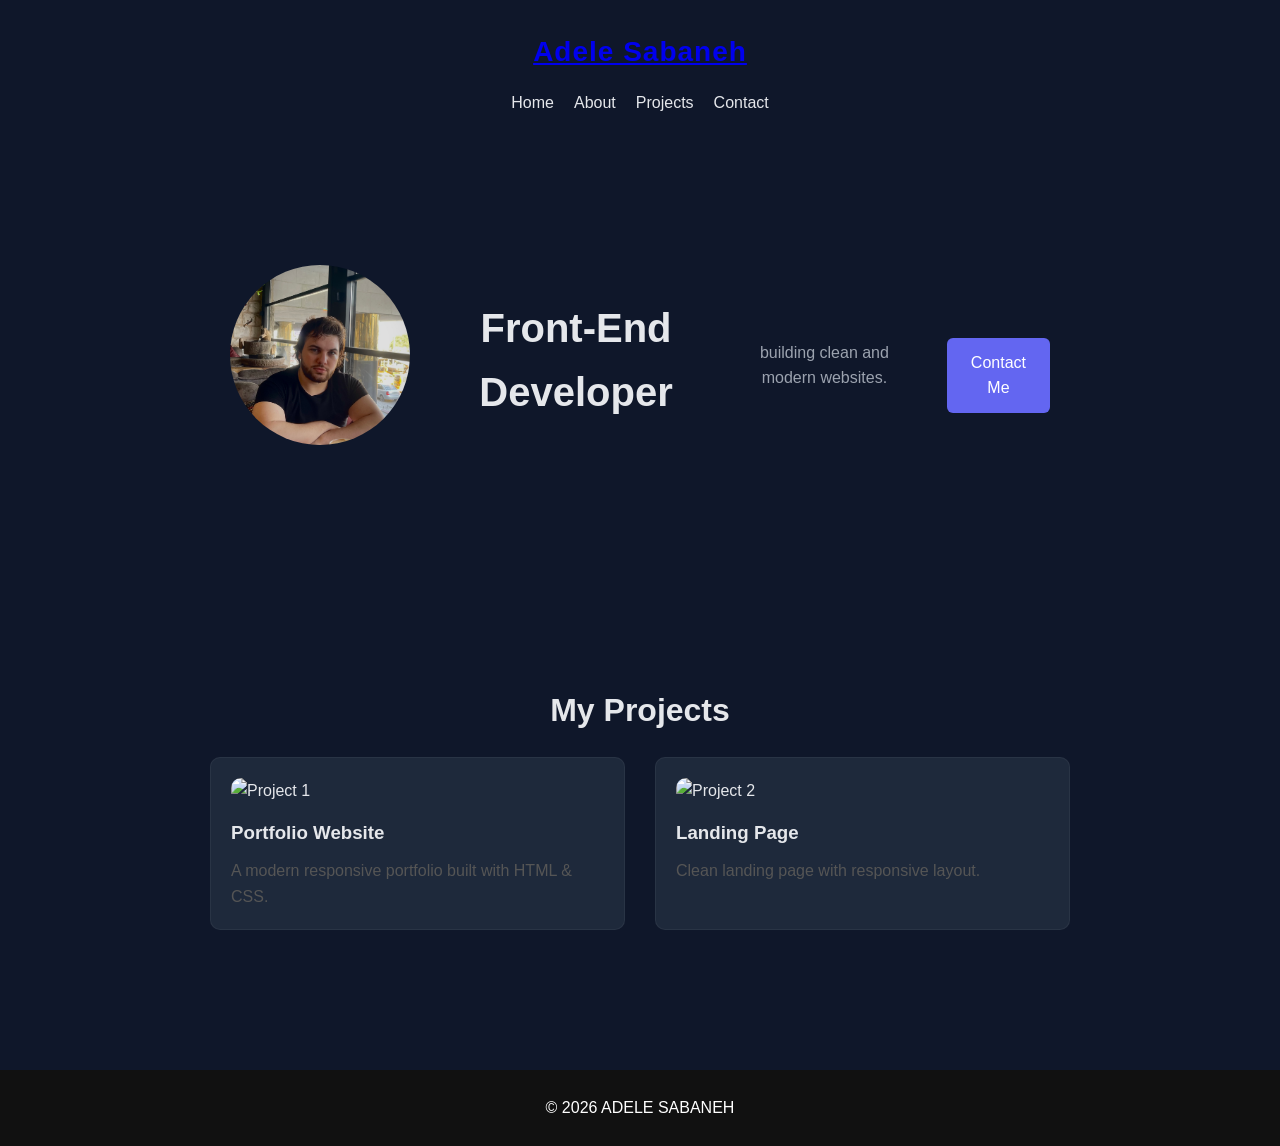
==== index.html @ 4ead952e "Add files via upload" ====
<!DOCTYPE html>
<html lang="en">
<head>
  <meta charset="UTF-8">
  <meta name="viewport" content="width=device-width, initial-scale=1.0">

  <title>ADELE.DEV</title>

  <link rel="stylesheet" href="BASE-LANDINGPAGE.CSS">
  <link rel="stylesheet" href="LAYOUT-LANDINGPAGE.CSS">
  <link rel="stylesheet" href="COMPONENTS-LANDINGPAGE.CSS">
  <link rel="stylesheet" href="HOME-LANDINGPAGE.CSS">





</head>
<body>

<header>
  <nav class="nav">
  <h1 class="logo"><a href="index.html">Adele Sabaneh</a></h1>
  <ul class="nav-links">
    <li><a href="index.html">Home</a></li>
    <li><a href="about.html">About</a></li>
    <li><a href="projects.html">Projects</a></li>
    <li><a href="contact.html">Contact</a></li>
  </ul>
 </nav>
</header>

<main>

 <section class="hero">
    <div class="container">
      <div class="hero-content">
        <img src="ADELE-DEV-IMG/PERSONAL-IMG.jpeg" alt="Adele Sabaneh portrait" class="hero-image">
        <h2>Front-End Developer</h2>
        <p>building clean and modern websites.</p>
        <a href="contact.html" class="btn">Contact Me</a>
      </div>
      
    </div>
  </section>

  <section class="projects">
  <div class="container">
    <h2>My Projects</h2>

    <div class="projects-grid">

      <article class="project-card">
        <img src="ADELE-DEV-IMG/project1.png" alt="Project 1">
        <h3>Portfolio Website</h3>
        <p>A modern responsive portfolio built with HTML & CSS.</p>
      </article>

      <article class="project-card">
        <img src="ADELE-DEV-IMG/project2.png" alt="Project 2">
        <h3>Landing Page</h3>
        <p>Clean landing page with responsive layout.</p>
      </article>

    </div>
  </div>
</section>
</main>

<footer>© 2026 ADELE SABANEH</footer>



</body>
</html>
---- BASE-LANDINGPAGE.CSS ----
html, body {
  height: 100%;
}

body {
  display: flex;
  flex-direction: column;
}

* {
  margin: 0;
  padding: 0;
  box-sizing: border-box;
}

body {
  font-family: Arial, sans-serif;
  line-height: 1.6;
  color: #111;
  background: #fff;
}

section {
  padding: 80px 20px;
  max-width: 900px;
  margin: auto;
}
img {
  max-width: 100%;
  height: auto;
  display: block;
}

:root {
  --color-bg: #0f172a;        /* dark background */
  --color-primary: #6366f1;   /* main accent (indigo) */
  --color-text: #e5e7eb;      /* main text */
  --color-muted: #9ca3af;     /* secondary text */
  --color-card: #1e293b;      /* cards background */
}
body {
  background-color: var(--color-bg);
  color: var(--color-text);
}

html {
  scroll-behavior: smooth;
}
.hero-image {
  width: 180px;
  aspect-ratio: 1 / 1;
  object-fit: cover;
  border-radius: 50%;
}
.projects-outer-div{display:flex;}
.projects-inner-div{display:flex;margin:auto;justify-content:center;vertical-align:center;max-height:500px;max-width:500px;margin-bottom:40px;}
.projects-img{margin:auto;justify-content:center;vertical-align:center;width:100%;height:100%;}

.gmail-img-outer-div{display:flex;}
.gmail-img-inner-div{margin:auto;max-height:40px;max-width:40px;}
.gmail-img{height:100%;width:100%;}


 .phone-img-outer-div{display:flex;}
.phone-img-inner-div{justify-content:center;vertical-align:center;margin:auto;max-width:40px;max-height:40px;}
.phone-img{height:100%;width:100%;}



.github-img-outer-div{display:flex;}
.github-img-inner-div{justify-content:center;vertical-align:center;margin:auto;max-width:40px;max-height:40px;}
.github-img{height:100%;width:100%;}

.instagram-img-outer-div{display:flex;}
.instagram-img-inner-div{justify-content:center;vertical-align:center;margin:auto;max-width:40px;max-height:40px;}
.instagram-img{height:100%;width:100%;}

.logo:hover{opacity:0.8;}
---- LAYOUT-LANDINGPAGE.CSS ----
header {
  display: flex;
  flex-direction: column;
  align-items: center;
  padding: 30px 20px;
}

.nav {
  display: flex;
  flex-direction: column;
  align-items: center;
  gap: 15px;
}

.logo {
  font-size: 28px;
  font-weight: 700;
  letter-spacing: 1px;
}

.nav-links {
  list-style: none;
  display: flex;
  gap: 20px;
  padding: 0;
  margin: 0;
}

.nav-links a {
  position: relative;
}

.nav-links a::after {
  content: "";
  position: absolute;
  left: 0;
  bottom: -5px;
  width: 0;
  height: 2px;
  background: var(--color-primary);
  transition: width 0.3s ease;
}

.nav-links a:hover::after {
  width: 100%;
}

.nav-links a {
  text-decoration: none;
  color: black;
  font-weight: 500;
}
.hero-content {
  display: flex;
  align-items: center;
  justify-content: space-between;
  gap: 40px;
}

.hero-text {
  flex: 1;
}

.hero-image-container {
  flex: 1;
  display: flex;
  justify-content: center;}

  .container {
  max-width: 1100px;
  margin: 0 auto;
  padding: 0 20px;
}

section {
  padding: 100px 0;
}
footer {
  text-align: center;
  padding: 20px;
}
main {
  flex: 1;
}
.projects-grid {
  display: grid;
  grid-template-columns: repeat(2, 1fr);
  gap: 30px;
}
.nav-links a {
  color: var(--color-text);
  transition: color 0.3s ease;
}

.nav-links a:hover {
  color: var(--color-primary);
}

/* Mobile-smaller screens responsiveness section*/

@media (max-width: 768px) {
  .hero-content {
    flex-direction: column;
    text-align: center;
  }

  .hero-text {
    text-align: center;
  }
}

@media (max-width: 768px) {
  .projects-grid {
    grid-template-columns: 1fr;
  }
}

@media (max-width: 768px) {
  .nav-links {
    flex-direction: column;
    align-items: center;
    gap: 10px;
  }
}

@media (max-width: 768px) {
  section {
    padding: 60px 20px;
  }
}
---- COMPONENTS-LANDINGPAGE.CSS ----
h2 {
  font-size: 28px;
  margin-bottom: 15px;
}

p {
  color: #444;
}

h2 {
  font-size: 32px;
  margin-bottom: 20px;
}

section p {
  max-width: 600px;
  margin: 0 auto;
}
footer {
  background-color: #111;
  color: #fff;
  text-align: center;
  padding: 25px 20px;
  margin-top: 40px;
}

.project-card {
  background: #fff;
  padding: 20px;
  border-radius: 10px;
  text-align: left;
}

.project-card img {
  width: 100%;
  border-radius: 10px;
  margin-bottom: 15px;
}

.project-card h3 {
  margin-bottom: 10px;
}

.project-card p {
  color: #555;
}

.project-card {
  transition: transform 0.3s ease, box-shadow 0.3s ease;
}

.project-card:hover {
  transform: translateY(-5px);
  box-shadow: 0 10px 20px rgba(0,0,0,0.1);
}
h2 {
  color: var(--color-text);
}

p {
  color: var(--color-muted);
}
.project-card {
  background: var(--color-card);
}

.btn {
  display: inline-block;
  margin-top: 20px;
  padding: 12px 24px;
  background: var(--color-primary);
  color: white;
  text-decoration: none;
  border-radius: 6px;
  transition: background 0.3s ease, transform 0.2s ease;
}

.btn:hover {
  transform: translateY(-2px);
  opacity: 0.9;
}
---- HOME-LANDINGPAGE.CSS ----
.hero {
  text-align: center;
  padding: 100px 20px;
}

.hero-image {
  width: 180px;
  height: 180px;
  object-fit: cover;
  border-radius: 50%;
  margin: 0 auto 20px;
}

.hero h2 {
  font-size: 40px;
  margin-bottom: 10px;
}
.hero-text h2 {
  font-size: 42px;
  margin-bottom: 15px;
}

.hero-text p {
  font-size: 18px;
  color: #555;
}
.hero-text {
  text-align: left;
}

.about,
.projects,
.contact {
  text-align: center;
}
.logo {
  color: var(--color-primary);
}

.hero-text h2 {
  margin-bottom: 10px;
}

.hero-text p {
  margin-bottom: 10px;
}

.project-card {
  border: 1px solid rgba(255,255,255,0.05);
}

.project-card img {
  transition: transform 0.3s ease;
}

.project-card:hover img {
  transform: scale(1.05);
}
.container{margin-top:20px;}

.about-one{font-size:21px;}
.about-two{font-size:20px;}
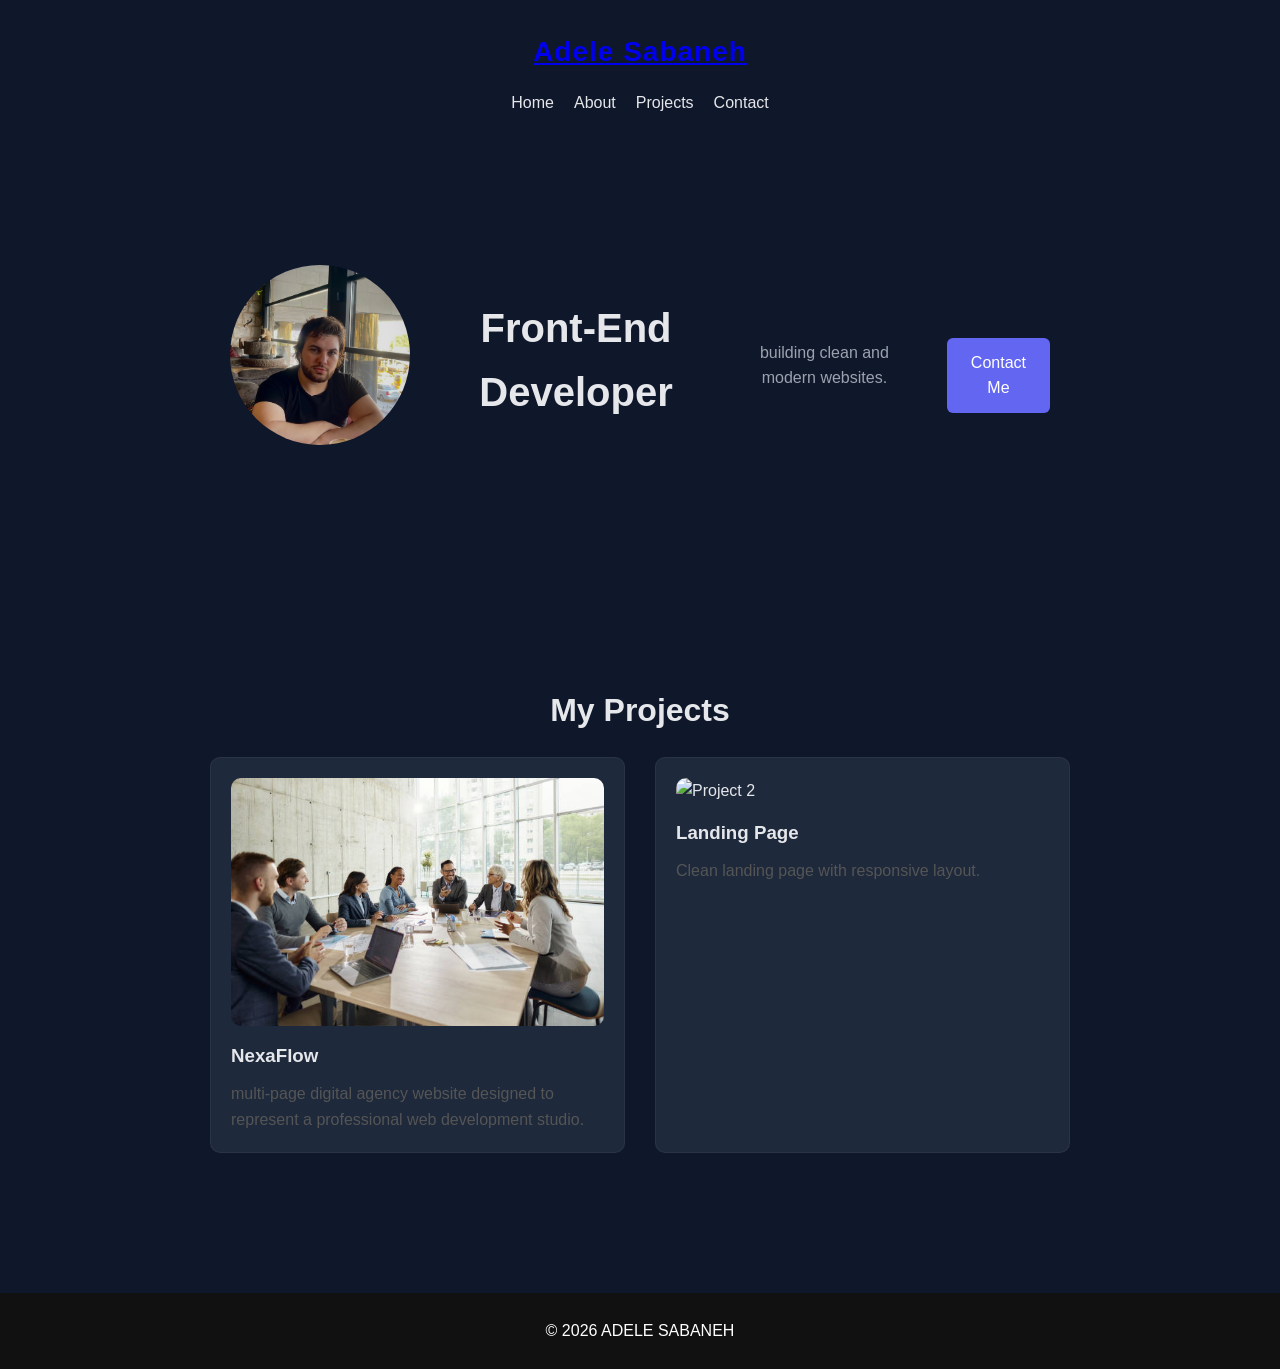
==== commit df2c9b1c: "Update index.html" ====
--- a/index.html
+++ b/index.html
@@ -4,7 +4,7 @@
   <meta charset="UTF-8">
   <meta name="viewport" content="width=device-width, initial-scale=1.0">
 
-  <title>ADELE.DEV</title>
+  <title>ADELE-DEV</title>
 
   <link rel="stylesheet" href="BASE-LANDINGPAGE.CSS">
   <link rel="stylesheet" href="LAYOUT-LANDINGPAGE.CSS">
@@ -51,9 +51,9 @@
     <div class="projects-grid">
 
       <article class="project-card">
-        <img src="ADELE-DEV-IMG/project1.png" alt="Project 1">
-        <h3>Portfolio Website</h3>
-        <p>A modern responsive portfolio built with HTML & CSS.</p>
+        <img src="Projects-thumbnails/NexaFlow.jpeg" alt="Project 1">
+        <h3>NexaFlow</h3>
+        <p>multi-page digital agency website designed to represent a professional web development studio.</p>
       </article>
 
       <article class="project-card">
@@ -72,4 +72,4 @@
 
 
 </body>
-</html>+</html>
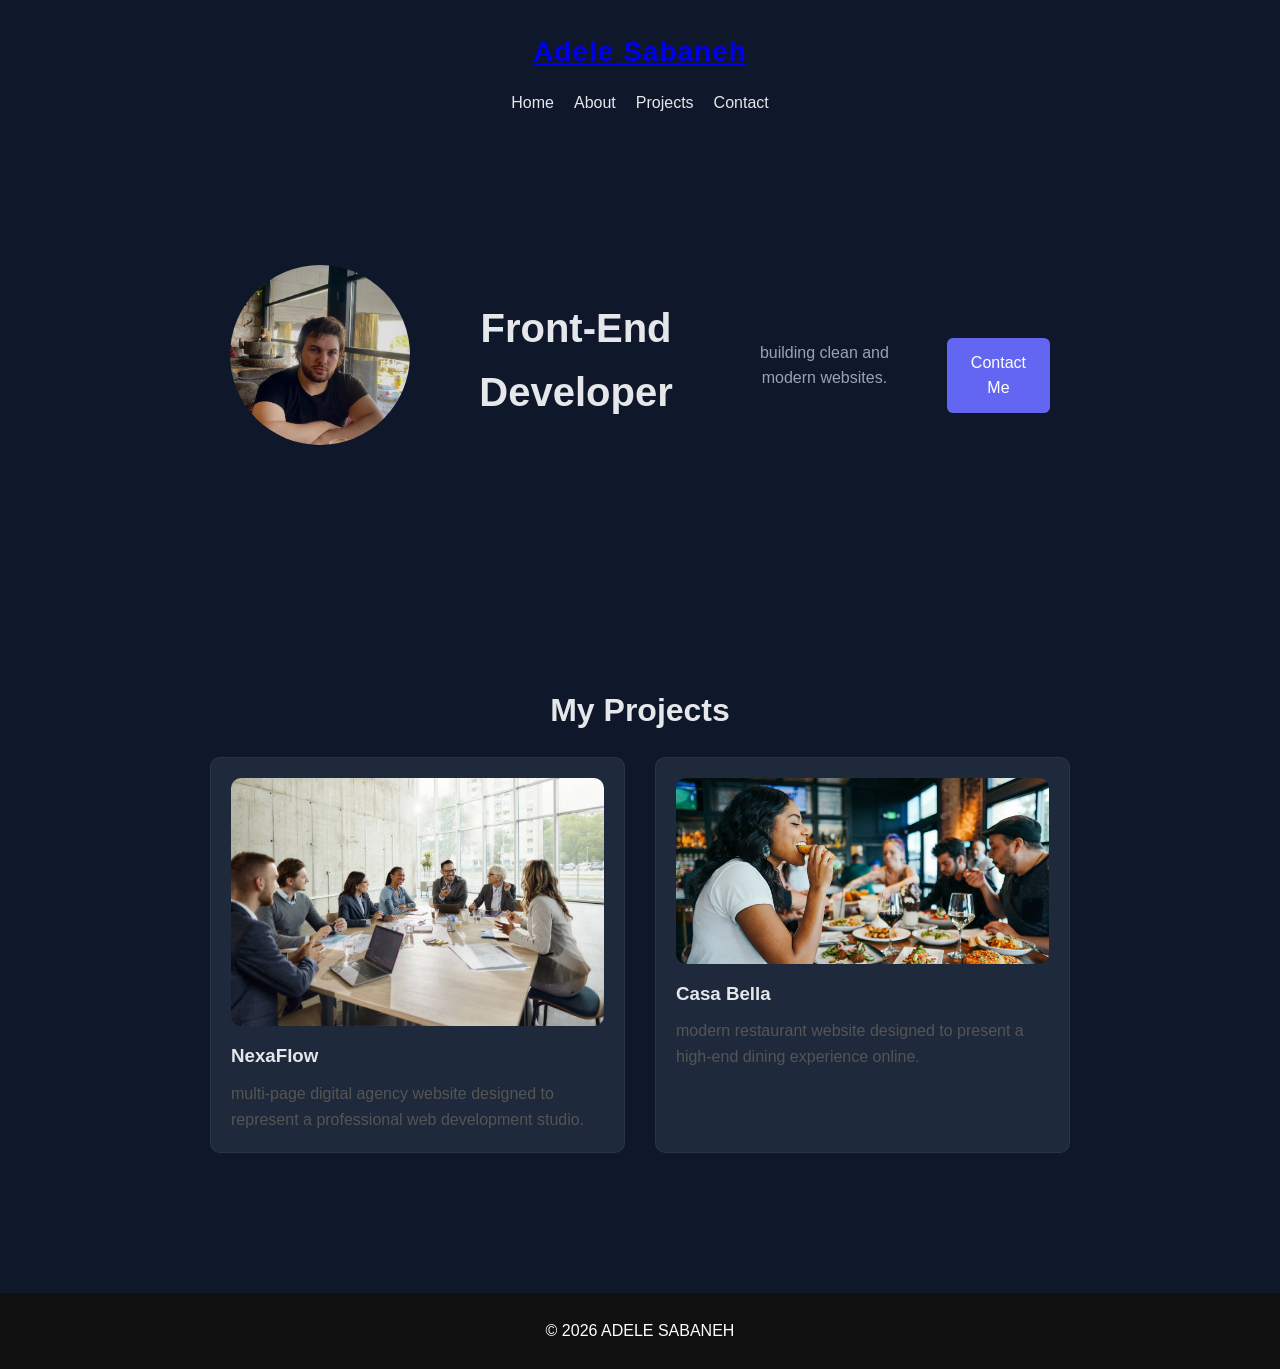
==== commit 2b987bef: "Update index.html" ====
--- a/index.html
+++ b/index.html
@@ -57,9 +57,9 @@
       </article>
 
       <article class="project-card">
-        <img src="ADELE-DEV-IMG/project2.png" alt="Project 2">
-        <h3>Landing Page</h3>
-        <p>Clean landing page with responsive layout.</p>
+        <img src="Projects-thumbnails/Casa Bella.jpeg" alt="Project 2">
+        <h3>Casa Bella</h3>
+        <p>modern restaurant website designed to present a high-end dining experience online.</p>
       </article>
 
     </div>
